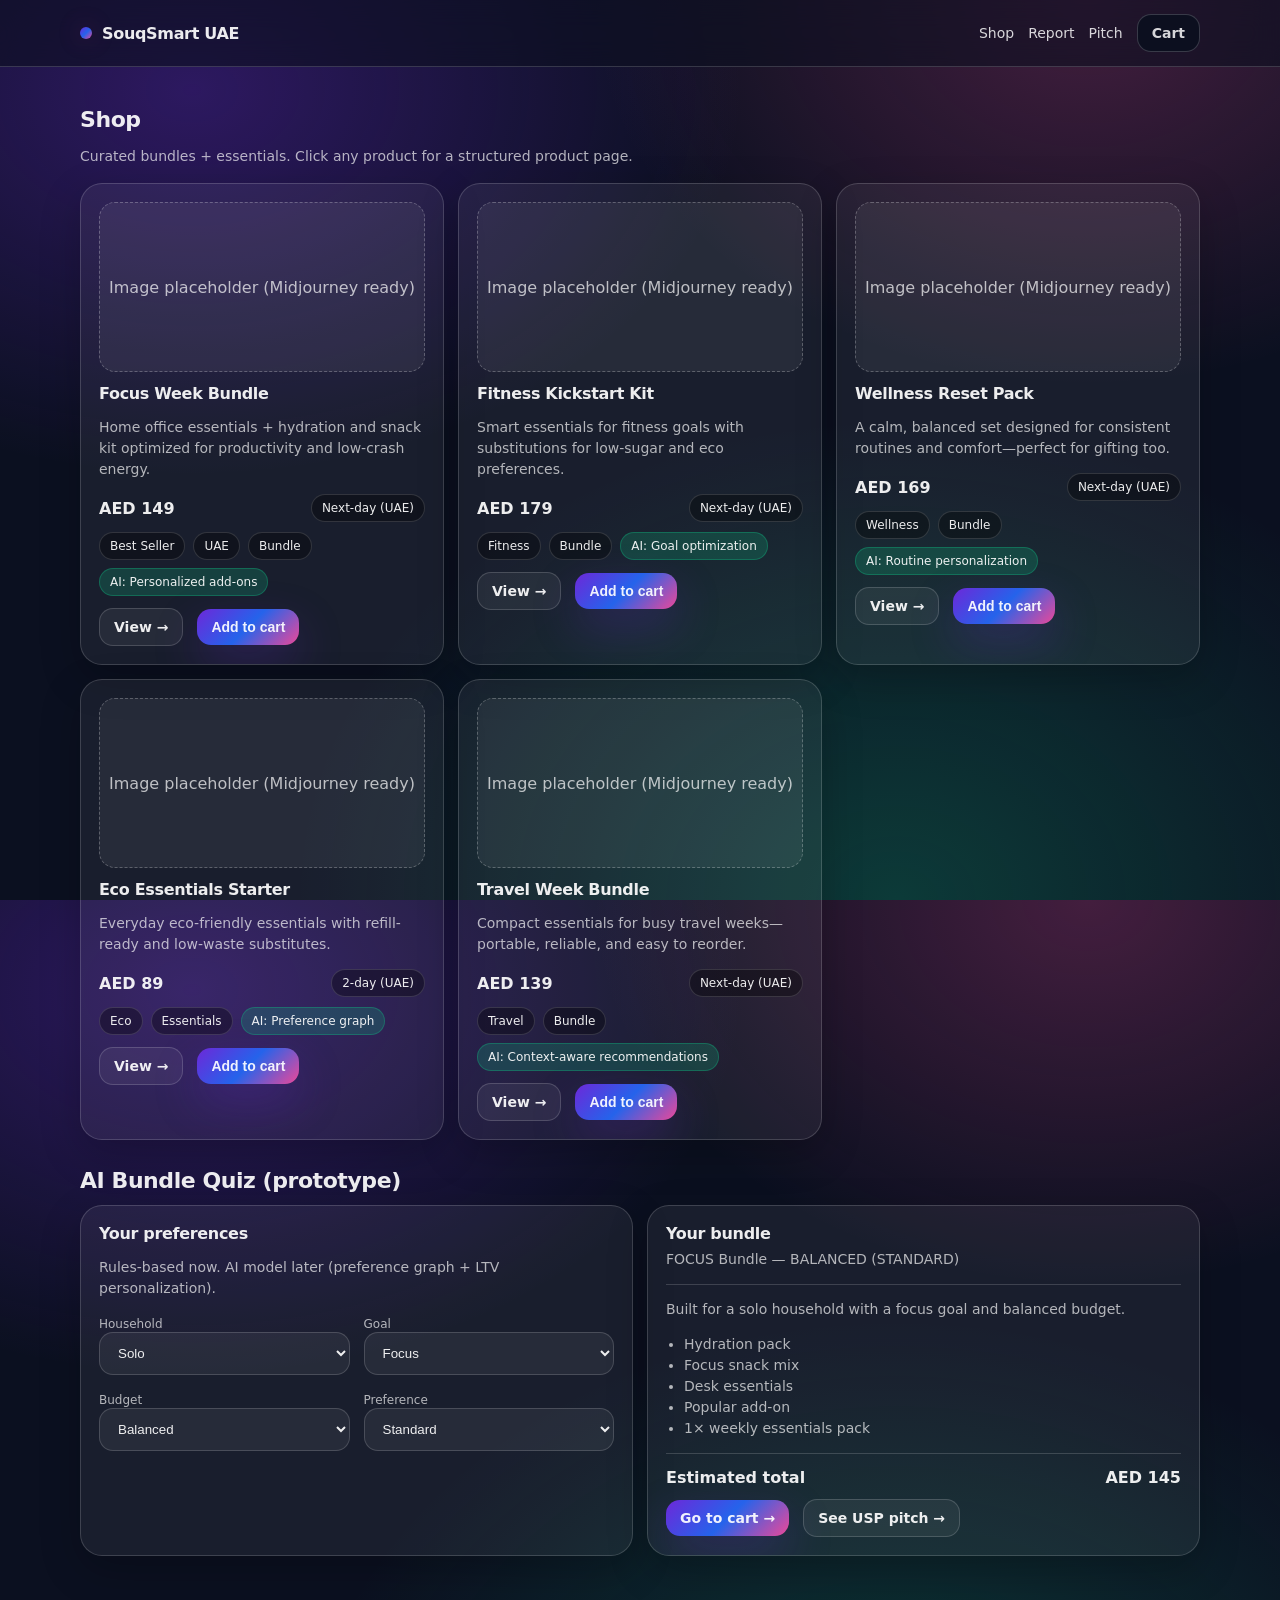
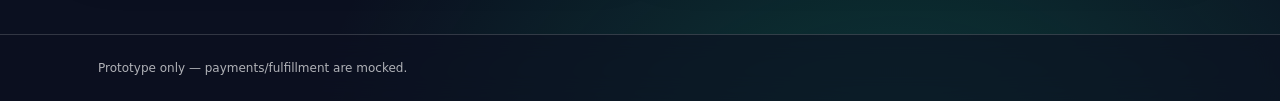
==== products.html @ 23e8a530 "Create products.html" ====
<!doctype html>
<html lang="en">
<head>
  <meta charset="utf-8" />
  <meta name="viewport" content="width=device-width,initial-scale=1" />
  <title>Shop — SouqSmart UAE</title>
  <link rel="stylesheet" href="assets/css/styles.css" />
</head>
<body>
  <header class="nav">
    <div class="container navInner">
      <a class="brand" href="index.html"><span class="dot"></span><span>SouqSmart UAE</span></a>
      <nav class="navLinks" aria-label="Primary">
        <a href="products.html">Shop</a>
        <a href="report.html">Report</a>
        <a href="pitch.html">Pitch</a>
        <a class="btn btnPrimary" href="cart.html">Cart <span id="cartBadge" class="badge" style="display:none">0</span></a>
      </nav>
      <button id="burger" class="btn burger" aria-label="Open menu" aria-expanded="false">Menu</button>
    </div>
    <div id="mobileNav" class="container mobileNav">
      <a href="products.html">Shop</a>
      <a href="report.html">Report</a>
      <a href="pitch.html">Pitch</a>
      <a href="cart.html">Cart</a>
    </div>
  </header>

  <main class="container" style="padding:22px 0 40px">
    <h1 class="sectionTitle" style="margin-top:18px">Shop</h1>
    <p class="muted">Curated bundles + essentials. Click any product for a structured product page.</p>

    <div id="productsGrid" class="productGrid" style="margin-top:16px"></div>

    <h2 id="quiz" class="sectionTitle">AI Bundle Quiz (prototype)</h2>
    <div class="grid">
      <div class="col-6 card">
        <div class="cardPad">
          <p class="cardTitle">Your preferences</p>
          <p class="muted">Rules-based now. AI model later (preference graph + LTV personalization).</p>

          <div class="grid" style="margin-top:12px">
            <div class="col-6">
              <label class="small">Household</label>
              <select id="qHousehold">
                <option value="solo">Solo</option>
                <option value="couple">Couple</option>
                <option value="family">Family</option>
              </select>
            </div>
            <div class="col-6">
              <label class="small">Goal</label>
              <select id="qGoal">
                <option value="focus">Focus</option>
                <option value="fitness">Fitness</option>
                <option value="wellness">Wellness</option>
                <option value="travel">Travel week</option>
              </select>
            </div>
            <div class="col-6">
              <label class="small">Budget</label>
              <select id="qBudget">
                <option value="value">Value</option>
                <option value="balanced" selected>Balanced</option>
                <option value="premium">Premium</option>
              </select>
            </div>
            <div class="col-6">
              <label class="small">Preference</label>
              <select id="qPref">
                <option value="standard" selected>Standard</option>
                <option value="eco">Eco-friendly</option>
                <option value="low_sugar">Low sugar</option>
              </select>
            </div>
          </div>
        </div>
      </div>

      <div class="col-6 card">
        <div class="cardPad">
          <p class="cardTitle">Your bundle</p>
          <p id="bundleName" class="muted" style="margin-top:6px"></p>
          <div class="hr"></div>
          <p id="bundleReason" class="muted"></p>
          <ul id="bundleItems" class="muted" style="margin:10px 0 0; padding-left:18px"></ul>
          <div class="hr"></div>
          <div class="row" style="justify-content:space-between">
            <strong>Estimated total</strong>
            <strong id="bundleTotal"></strong>
          </div>
          <div class="row" style="margin-top:12px; flex-wrap:wrap">
            <a class="btn btnGradient" href="cart.html">Go to cart →</a>
            <a class="btn" href="pitch.html">See USP pitch →</a>
          </div>
        </div>
      </div>
    </div>
  </main>

  <footer class="footer">
    <div class="container grid">
      <div class="col-12 small">Prototype only — payments/fulfillment are mocked.</div>
    </div>
  </footer>

  <script src="assets/js/products-data.js"></script>
  <script src="assets/js/app.js"></script>
  <script src="assets/js/ai.js"></script>
  <script>
    document.addEventListener("DOMContentLoaded", () => {
      const products = window.SOUQSMART_PRODUCTS;

      const grid = document.querySelector("#productsGrid");
      grid.innerHTML = products.map(p => `
        <div class="productCard card">
          <div class="cardPad">
            <div class="productImg">Image placeholder (Midjourney ready)</div>
            <div style="margin-top:12px">
              <p class="cardTitle">${p.name}</p>
              <p class="muted">${p.description}</p>
              <div class="row" style="justify-content:space-between;margin-top:10px">
                <strong>${formatAED(p.price)}</strong>
                <span class="tag">${p.delivery}</span>
              </div>
              <div class="tagRow">
                ${p.tags.slice(0,3).map(t=>`<span class="tag">${t}</span>`).join("")}
                <span class="tag tagAI">AI: ${p.aiHint}</span>
              </div>
              <div class="row" style="margin-top:12px;flex-wrap:wrap">
                <a class="btn" href="product.html?id=${encodeURIComponent(p.id)}">View →</a>
                <button class="btn btnGradient" data-add="${p.id}">Add to cart</button>
              </div>
            </div>
          </div>
        </div>
      `).join("");

      $$$("[data-add]").forEach(btn => {
        btn.addEventListener("click", () => {
          addToCart(btn.getAttribute("data-add"), 1);
          track("add_to_cart", { id: btn.getAttribute("data-add") });
        });
      });

      // Quiz
      const qHouse = document.querySelector("#qHousehold");
      const qGoal = document.querySelector("#qGoal");
      const qBudget = document.querySelector("#qBudget");
      const qPref = document.querySelector("#qPref");

      function updateBundle(){
        const state = {
          household: qHouse.value,
          goal: qGoal.value,
          budget: qBudget.value,
          preference: qPref.value
        };
        const bundle = buildBundleFromQuiz(state);
        document.querySelector("#bundleName").textContent = bundle.name;
        document.querySelector("#bundleReason").textContent = bundle.reason;
        document.querySelector("#bundleItems").innerHTML = bundle.items.map(x=>`<li>${x}</li>`).join("");
        document.querySelector("#bundleTotal").textContent = formatAED(bundle.estimatedAED);
        track("bundle_quiz_update", state);
      }
      [qHouse,qGoal,qBudget,qPref].forEach(el => el.addEventListener("change", updateBundle));
      updateBundle();
    });
  </script>
</body>
</html>
---- assets/css/styles.css ----
/* assets/css/styles.css */
:root{
  --bg: #0b1020;
  --card: rgba(255,255,255,.08);
  --card2: rgba(255,255,255,.12);
  --text: rgba(255,255,255,.92);
  --muted: rgba(255,255,255,.68);
  --border: rgba(255,255,255,.16);

  --g1: linear-gradient(135deg,#6d28d9,#2563eb,#ec4899);
  --g2: linear-gradient(135deg,#10b981,#22c55e,#60a5fa);
  --g3: linear-gradient(135deg,#f97316,#ec4899,#8b5cf6);

  --shadow: 0 20px 50px rgba(0,0,0,.35);
  --radius: 22px;
  --radius2: 16px;
  --max: 1120px;
}

*{box-sizing:border-box}
html,body{height:100%}
body{
  margin:0;
  font-family: ui-sans-serif, system-ui, -apple-system, Segoe UI, Roboto, Helvetica, Arial;
  color: var(--text);
  background:
    radial-gradient(1000px 700px at 15% 10%, rgba(109,40,217,.35), transparent 55%),
    radial-gradient(900px 700px at 85% 0%, rgba(236,72,153,.25), transparent 55%),
    radial-gradient(1000px 800px at 70% 100%, rgba(16,185,129,.25), transparent 60%),
    var(--bg);
  overflow-x:hidden;
}

a{color:inherit;text-decoration:none}
.container{max-width:var(--max);margin:0 auto;padding:0 18px}
.row{display:flex;gap:14px;align-items:center}
.stack{display:flex;flex-direction:column;gap:14px}

.nav{
  position:sticky;top:0;z-index:1000;
  backdrop-filter: blur(14px);
  background: rgba(12,16,32,.6);
  border-bottom:1px solid var(--border);
}
.navInner{
  display:flex;align-items:center;justify-content:space-between;
  padding:14px 0;
}
.brand{
  display:flex;align-items:center;gap:10px;font-weight:700;
  letter-spacing:-0.02em;
}
.dot{
  width:12px;height:12px;border-radius:999px;background:var(--g1);
  box-shadow: 0 0 25px rgba(236,72,153,.25);
}
.navLinks{display:flex;gap:14px;align-items:center}
.navLinks a{opacity:.9;font-size:14px}
.navLinks a:hover{opacity:1;text-decoration:underline}
.badge{
  display:inline-flex;align-items:center;justify-content:center;
  min-width:20px;height:20px;border-radius:999px;
  background:#111827;border:1px solid rgba(255,255,255,.18);
  font-size:12px;padding:0 6px;
}
.btn{
  border:1px solid var(--border);
  background: rgba(255,255,255,.06);
  color: var(--text);
  padding:10px 14px;border-radius:14px;
  font-weight:600;font-size:14px;
  transition:.2s;cursor:pointer;
}
.btn:hover{transform:translateY(-1px);background: rgba(255,255,255,.10)}
.btnPrimary{
  background: #0b0f1f;
  border:1px solid rgba(255,255,255,.20);
}
.btnGradient{
  background: var(--g1);
  border: none;
  box-shadow: 0 18px 45px rgba(109,40,217,.25);
}
.btnGradient:hover{opacity:.95}

.burger{display:none}
.mobileNav{
  display:none;
  border-top:1px solid var(--border);
  padding:12px 0;
}
.mobileNav.open{display:block}
.mobileNav a{display:block;padding:10px 0;opacity:.9}

.hero{
  padding:60px 0 20px;
  position:relative;
}
.heroCard{
  border-radius: var(--radius);
  background: rgba(255,255,255,.06);
  border: 1px solid var(--border);
  box-shadow: var(--shadow);
  overflow:hidden;
}
.heroTop{
  padding:34px;
  background: var(--g1);
  position:relative;
}
.heroTop::after{
  content:"";
  position:absolute;inset:-120px;
  background: radial-gradient(circle at 20% 20%, rgba(255,255,255,.35), transparent 55%);
  transform:rotate(12deg);
}
.heroContent{position:relative;max-width:760px}
.h1{
  font-size:42px;line-height:1.05;margin:0;
  letter-spacing:-0.03em;
}
.sub{
  margin:14px 0 0;color: rgba(255,255,255,.88);
  font-size:16px;line-height:1.5;
}
.pills{display:flex;flex-wrap:wrap;gap:8px;margin-top:18px}
.pill{
  padding:7px 10px;border-radius:999px;
  background: rgba(255,255,255,.16);
  border:1px solid rgba(255,255,255,.18);
  font-size:12px;
}
.heroBottom{
  padding:18px 22px;
  background: rgba(255,255,255,.05);
  display:flex;flex-wrap:wrap;gap:10px;align-items:center;justify-content:space-between;
}
.kpi{display:flex;gap:12px;align-items:center}
.kpi strong{font-size:14px}
.kpi span{font-size:12px;color:var(--muted)}

.grid{
  display:grid;
  grid-template-columns: repeat(12, 1fr);
  gap:14px;
}
.col-4{grid-column: span 4}
.col-6{grid-column: span 6}
.col-12{grid-column: span 12}

.card{
  border-radius: var(--radius);
  background: rgba(255,255,255,.06);
  border:1px solid var(--border);
  box-shadow: 0 14px 40px rgba(0,0,0,.22);
  overflow:hidden;
}
.cardPad{padding:18px}
.cardTitle{margin:0;font-weight:700;letter-spacing:-0.02em}
.muted{color:var(--muted);font-size:14px;line-height:1.5}
.sectionTitle{margin:28px 0 12px;font-size:22px;letter-spacing:-0.02em}

.feature{
  padding:18px;border-radius: var(--radius);
  background: rgba(255,255,255,.06);
  border:1px solid var(--border);
}
.featureGrad{background:var(--g2)}
.featureGrad2{background:var(--g3)}
.feature strong{display:block;font-size:16px}
.feature p{margin:8px 0 0;color:rgba(255,255,255,.86);font-size:14px}

.productGrid{display:grid;grid-template-columns:repeat(12,1fr);gap:14px}
.productCard{grid-column:span 4}
.productImg{
  height:170px;border-radius: var(--radius2);
  border:1px dashed rgba(255,255,255,.25);
  background: rgba(255,255,255,.06);
  display:flex;align-items:center;justify-content:center;
  color: rgba(255,255,255,.70);
}
.tagRow{display:flex;flex-wrap:wrap;gap:8px;margin-top:10px}
.tag{
  font-size:12px;padding:6px 10px;border-radius:999px;
  background: rgba(0,0,0,.35);
  border:1px solid rgba(255,255,255,.14);
}
.tagAI{background: rgba(16,185,129,.22); border-color: rgba(16,185,129,.35) }

.hr{height:1px;background:var(--border);margin:14px 0}

.input, select, textarea{
  width:100%;
  padding:12px 14px;
  border-radius: 14px;
  background: rgba(255,255,255,.06);
  border:1px solid var(--border);
  color: var(--text);
  outline:none;
}
.input:focus, select:focus, textarea:focus{
  box-shadow: 0 0 0 3px rgba(99,102,241,.25);
  border-color: rgba(99,102,241,.55);
}

.footer{
  margin-top:38px;
  border-top:1px solid var(--border);
  background: rgba(12,16,32,.6);
  backdrop-filter: blur(12px);
  padding:26px 0;
}
.small{font-size:12px;color:var(--muted)}

.toast{
  position:fixed;left:50%;bottom:22px;transform:translateX(-50%) translateY(18px);
  background: rgba(0,0,0,.70);
  color:white;
  border:1px solid rgba(255,255,255,.18);
  border-radius: 14px;
  padding:10px 14px;
  opacity:0; transition:.22s;
  z-index:9999;
}
.toast.show{opacity:1;transform:translateX(-50%) translateY(0)}

/* Chat Widget */
.chatOpen{
  position:fixed;right:18px;bottom:18px;z-index:999;
  background: var(--g1);
  border:none;border-radius: 18px;
  padding:12px 14px;
  color:white;font-weight:800;
  box-shadow: 0 18px 45px rgba(109,40,217,.25);
  cursor:pointer;
}
.chatPanel{
  position:fixed;right:18px;bottom:76px;z-index:999;
  width:340px;max-height:520px;
  border-radius: 22px;
  background: rgba(12,16,32,.92);
  border:1px solid var(--border);
  backdrop-filter: blur(14px);
  box-shadow: var(--shadow);
  overflow:hidden;
  transform: translateY(14px);
  opacity:0;
  pointer-events:none;
  transition:.22s;
}
.chatPanel.open{
  opacity:1; transform: translateY(0);
  pointer-events:auto;
}
.chatHeader{
  display:flex;justify-content:space-between;align-items:center;
  padding:12px 12px;
  background: var(--g1);
  color:white;
}
.chatHeader strong{font-size:13px}
.chatHeader button{
  background: rgba(255,255,255,.18);
  border:1px solid rgba(255,255,255,.22);
  color:white;
  border-radius: 12px;
  padding:6px 10px;
  cursor:pointer;
}
.chatMessages{
  padding:12px;
  height:300px;
  overflow:auto;
  display:flex;flex-direction:column;gap:10px;
}
.chat-msg{
  max-width:88%;
  padding:10px 12px;
  border-radius: 16px;
  font-size:13px; line-height:1.4;
  border:1px solid rgba(255,255,255,.14);
}
.chat-msg.bot{background: rgba(255,255,255,.06)}
.chat-msg.user{background: rgba(0,0,0,.55); margin-left:auto}
.chatInputRow{
  padding:12px; border-top:1px solid var(--border);
  display:flex; gap:10px;
}
.chatInputRow input{flex:1}

/* Responsive */
@media (max-width: 980px){
  .productCard{grid-column:span 6}
  .col-4{grid-column: span 6}
}
@media (max-width: 700px){
  .navLinks{display:none}
  .burger{display:inline-flex}
  .productCard{grid-column:span 12}
  .col-4, .col-6{grid-column: span 12}
  .h1{font-size:34px}
}
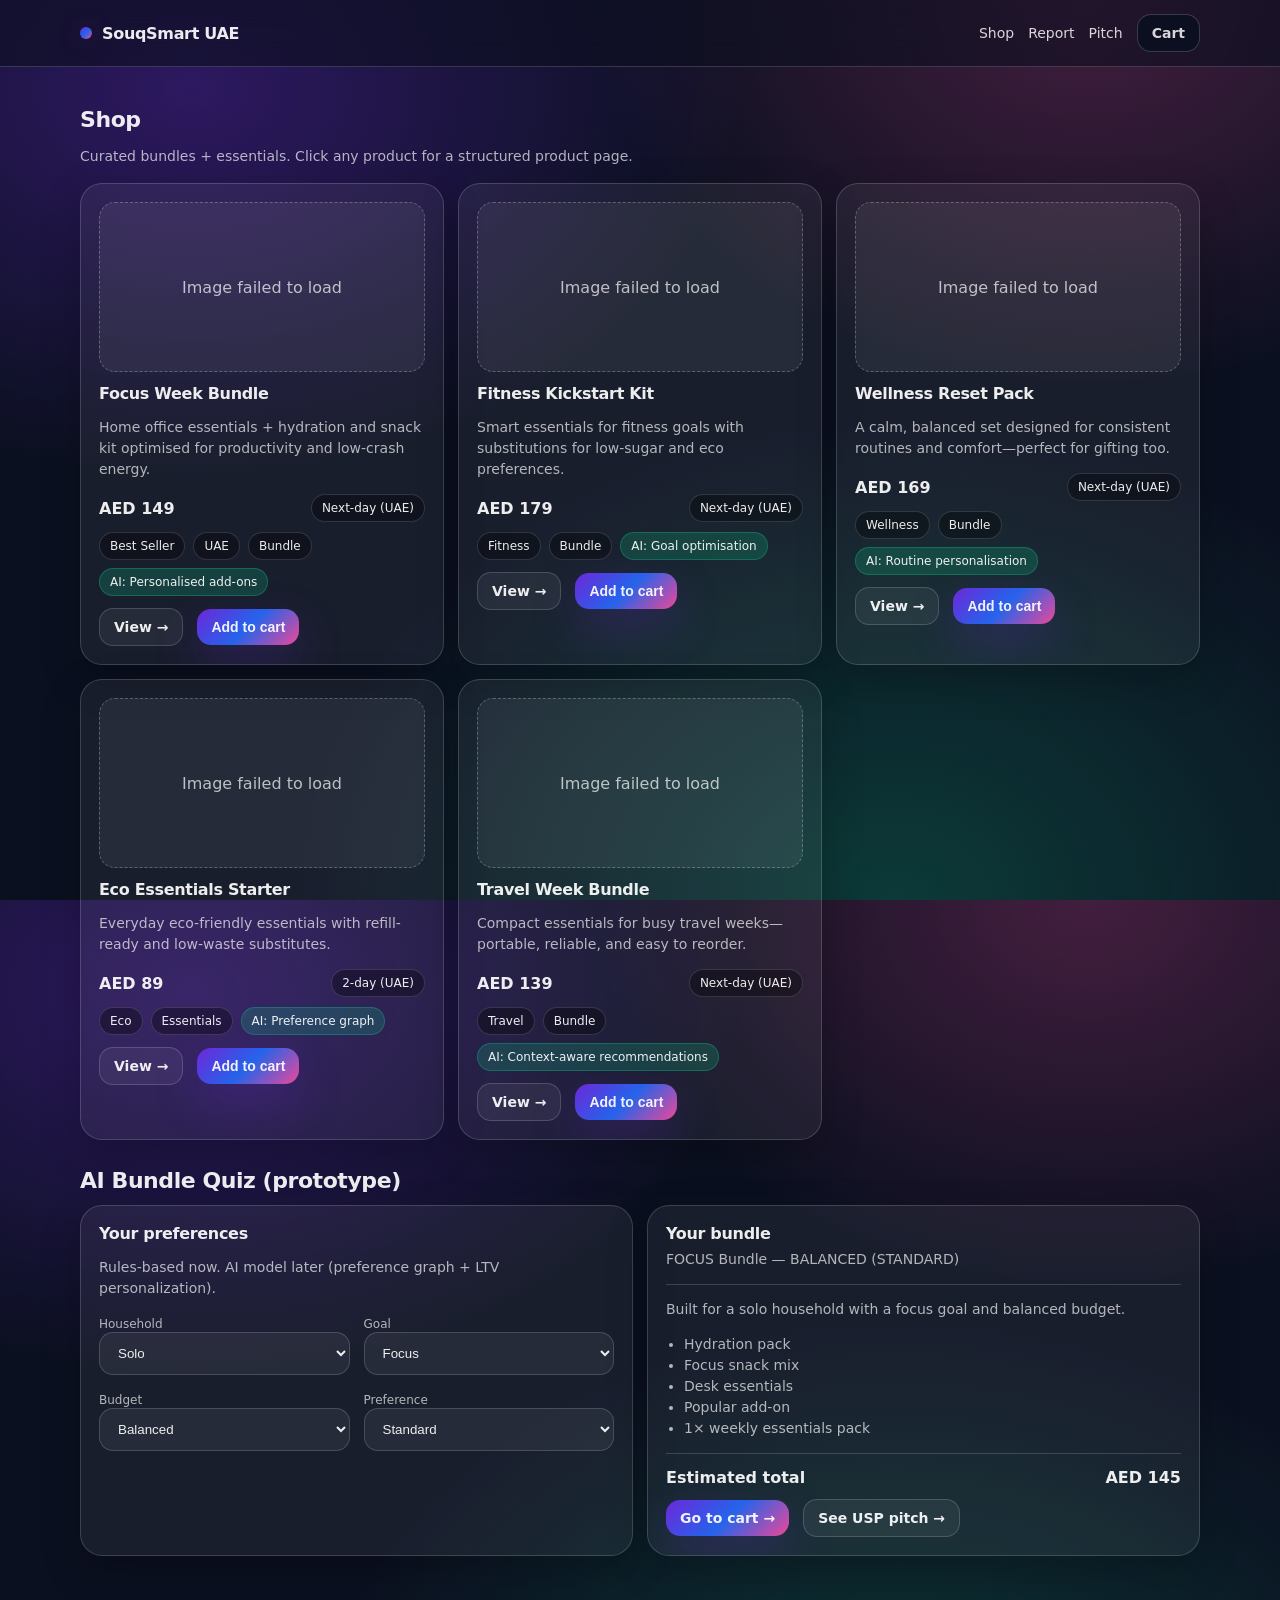
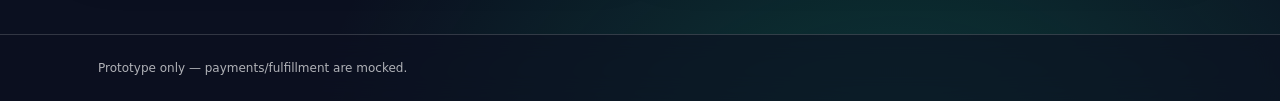
==== commit 34066aff: "Update products.html" ====
--- a/products.html
+++ b/products.html
@@ -115,18 +115,31 @@
       grid.innerHTML = products.map(p => `
         <div class="productCard card">
           <div class="cardPad">
-            <div class="productImg">Image placeholder (Midjourney ready)</div>
+            <!-- ✅ IMAGE ADDED -->
+            <div class="productImg" style="height:170px; overflow:hidden">
+              <img
+                src="${p.image}"
+                alt="${p.name}"
+                loading="lazy"
+                style="width:100%;height:100%;object-fit:cover;display:block"
+                onerror="this.style.display='none'; this.parentElement.textContent='Image failed to load';"
+              />
+            </div>
+
             <div style="margin-top:12px">
               <p class="cardTitle">${p.name}</p>
               <p class="muted">${p.description}</p>
+
               <div class="row" style="justify-content:space-between;margin-top:10px">
                 <strong>${formatAED(p.price)}</strong>
                 <span class="tag">${p.delivery}</span>
               </div>
+
               <div class="tagRow">
                 ${p.tags.slice(0,3).map(t=>`<span class="tag">${t}</span>`).join("")}
                 <span class="tag tagAI">AI: ${p.aiHint}</span>
               </div>
+
               <div class="row" style="margin-top:12px;flex-wrap:wrap">
                 <a class="btn" href="product.html?id=${encodeURIComponent(p.id)}">View →</a>
                 <button class="btn btnGradient" data-add="${p.id}">Add to cart</button>
--- a/assets/css/styles.css
+++ b/assets/css/styles.css
@@ -1,4 +1,8 @@
 /* assets/css/styles.css */
+
+/* =========================
+   THEME
+   ========================= */
 :root{
   --bg: #0b1020;
   --card: rgba(255,255,255,.08);
@@ -19,6 +23,7 @@
 
 *{box-sizing:border-box}
 html,body{height:100%}
+
 body{
   margin:0;
   font-family: ui-sans-serif, system-ui, -apple-system, Segoe UI, Roboto, Helvetica, Arial;
@@ -36,6 +41,9 @@
 .row{display:flex;gap:14px;align-items:center}
 .stack{display:flex;flex-direction:column;gap:14px}
 
+/* =========================
+   NAV
+   ========================= */
 .nav{
   position:sticky;top:0;z-index:1000;
   backdrop-filter: blur(14px);
@@ -57,12 +65,14 @@
 .navLinks{display:flex;gap:14px;align-items:center}
 .navLinks a{opacity:.9;font-size:14px}
 .navLinks a:hover{opacity:1;text-decoration:underline}
+
 .badge{
   display:inline-flex;align-items:center;justify-content:center;
   min-width:20px;height:20px;border-radius:999px;
   background:#111827;border:1px solid rgba(255,255,255,.18);
   font-size:12px;padding:0 6px;
 }
+
 .btn{
   border:1px solid var(--border);
   background: rgba(255,255,255,.06);
@@ -92,6 +102,9 @@
 .mobileNav.open{display:block}
 .mobileNav a{display:block;padding:10px 0;opacity:.9}
 
+/* =========================
+   HERO
+   ========================= */
 .hero{
   padding:60px 0 20px;
   position:relative;
@@ -139,15 +152,32 @@
 .kpi strong{font-size:14px}
 .kpi span{font-size:12px;color:var(--muted)}
 
+/* =========================
+   GRID (FIXED + COMPLETE)
+   ========================= */
 .grid{
   display:grid;
   grid-template-columns: repeat(12, 1fr);
   gap:14px;
 }
+
+/* Add ALL spans you use */
+.col-1{grid-column: span 1}
+.col-2{grid-column: span 2}
+.col-3{grid-column: span 3}
 .col-4{grid-column: span 4}
+.col-5{grid-column: span 5}
 .col-6{grid-column: span 6}
+.col-7{grid-column: span 7}
+.col-8{grid-column: span 8}   /* ✅ was missing */
+.col-9{grid-column: span 9}
+.col-10{grid-column: span 10}
+.col-11{grid-column: span 11}
 .col-12{grid-column: span 12}
 
+/* =========================
+   CARDS / SECTIONS
+   ========================= */
 .card{
   border-radius: var(--radius);
   background: rgba(255,255,255,.06);
@@ -170,6 +200,9 @@
 .feature strong{display:block;font-size:16px}
 .feature p{margin:8px 0 0;color:rgba(255,255,255,.86);font-size:14px}
 
+/* =========================
+   PRODUCTS
+   ========================= */
 .productGrid{display:grid;grid-template-columns:repeat(12,1fr);gap:14px}
 .productCard{grid-column:span 4}
 .productImg{
@@ -189,6 +222,9 @@
 
 .hr{height:1px;background:var(--border);margin:14px 0}
 
+/* =========================
+   FORMS
+   ========================= */
 .input, select, textarea{
   width:100%;
   padding:12px 14px;
@@ -203,6 +239,9 @@
   border-color: rgba(99,102,241,.55);
 }
 
+/* =========================
+   FOOTER
+   ========================= */
 .footer{
   margin-top:38px;
   border-top:1px solid var(--border);
@@ -212,6 +251,9 @@
 }
 .small{font-size:12px;color:var(--muted)}
 
+/* =========================
+   TOAST
+   ========================= */
 .toast{
   position:fixed;left:50%;bottom:22px;transform:translateX(-50%) translateY(18px);
   background: rgba(0,0,0,.70);
@@ -224,7 +266,9 @@
 }
 .toast.show{opacity:1;transform:translateX(-50%) translateY(0)}
 
-/* Chat Widget */
+/* =========================
+   CHAT WIDGET
+   ========================= */
 .chatOpen{
   position:fixed;right:18px;bottom:18px;z-index:999;
   background: var(--g1);
@@ -282,21 +326,37 @@
 }
 .chat-msg.bot{background: rgba(255,255,255,.06)}
 .chat-msg.user{background: rgba(0,0,0,.55); margin-left:auto}
+
 .chatInputRow{
   padding:12px; border-top:1px solid var(--border);
   display:flex; gap:10px;
 }
 .chatInputRow input{flex:1}
 
-/* Responsive */
+/* =========================
+   RESPONSIVE (FIXED)
+   ========================= */
 @media (max-width: 980px){
   .productCard{grid-column:span 6}
-  .col-4{grid-column: span 6}
-}
+
+  /* stack main cols cleanly */
+  .col-4,
+  .col-6,
+  .col-8{
+    grid-column: span 12;
+  }
+}
+
 @media (max-width: 700px){
   .navLinks{display:none}
   .burger{display:inline-flex}
+
   .productCard{grid-column:span 12}
-  .col-4, .col-6{grid-column: span 12}
+
+  .col-1,.col-2,.col-3,.col-4,.col-5,.col-6,
+  .col-7,.col-8,.col-9,.col-10,.col-11,.col-12{
+    grid-column: span 12;
+  }
+
   .h1{font-size:34px}
 }
